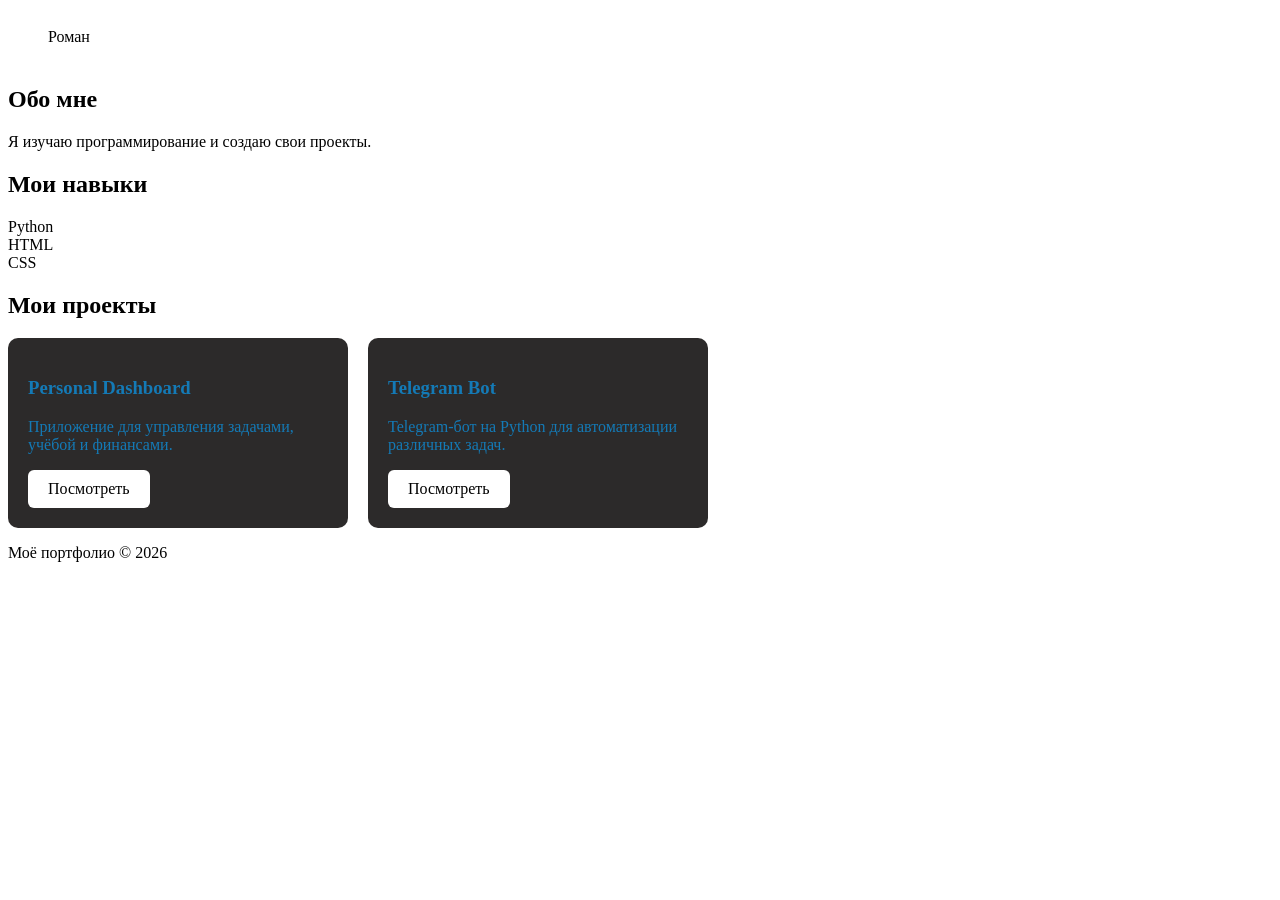
==== index.html @ 02afa87c "Initial portfolio" ====
<!DOCTYPE html>
<html lang="ru">

<head>
  <meta charset="UTF-8">
  <meta name="viewport" content="width=device-width, initial-scale=1.0">

  <link rel="stylesheet" href="style.css">

  <title>Моё портфолио</title>
</head>

<body>

  <header>
    <div class="logo">Роман</div>

    <nav>
      <a href="#about">Обо мне</a>
      <a href="#skills">Навыки</a>
      <a href="#projects">Проекты</a>
    </nav>
  </header>

  <main>

    <section id="about">
      <h2>Обо мне</h2>
      <p>Я изучаю программирование и создаю свои проекты.</p>
    </section>

    <section id="skills">
      <h2>Мои навыки</h2>

      <div class="skills">
        <div>Python</div>
        <div>HTML</div>
        <div>CSS</div>
      </div>
    </section>

    <section id="projects">
      <h2>Мои проекты</h2>

      <div class="projects">

        <div class="project">
          <h3>Personal Dashboard</h3>

          <p>
            Приложение для управления задачами,
            учёбой и финансами.
          </p>

          <a href="project.html">Посмотреть</a>
        </div>

        <div class="project">
          <h3>Telegram Bot</h3>

          <p>
            Telegram-бот на Python
            для автоматизации различных задач.
          </p>

          <a href="project.html">Посмотреть</a>
        </div>

      </div>
    </section>

  </main>

  <footer>
    <p>Моё портфолио © 2026</p>
  </footer>

  <script src="script.js"></script>

</body>

</html>
---- style.css ----
header {
    display: flex;
    justify-content: space-between;
    align-items: center;
    padding: 20px 40px;
}

nav {
    display: flex;
    gap: 25px;
}

nav a {
    color: white;
    text-decoration: none;
}

.projects {
    display: flex;
    gap: 20px;
}

.project {
    background: #2c2a2a;
    color: rgb(20, 122, 182);
    padding: 20px;
    border-radius: 10px;
    width: 300px;
    transition: 0.3s;
}

.project:hover {
    transform: translateY(-5px);
}

.project button {
    padding: 10px 20px;
    border: none;
    border-radius: 6px;
    cursor: pointer;
    transition: 0.2s;
}

.project button:hover {
    transform: scale(1.05);
}

.project a {
    display: inline-block;
    padding: 10px 20px;
    background: white;
    color: black;
    text-decoration: none;
    border-radius: 6px;
    transition: 0.2s;
}

.project a:hover {
    transform: scale(1.05);
}

.project-links {
    display: flex;
    gap: 15px;
    margin-top: 30px;
}

.project-links a {
    display: inline-block;
    padding: 10px 20px;
    background: #222;
    color: white;
    text-decoration: none;
    border-radius: 6px;
    transition: 0.2s;
}

.project-links a:hover {
    transform: translateY(-3px);
}
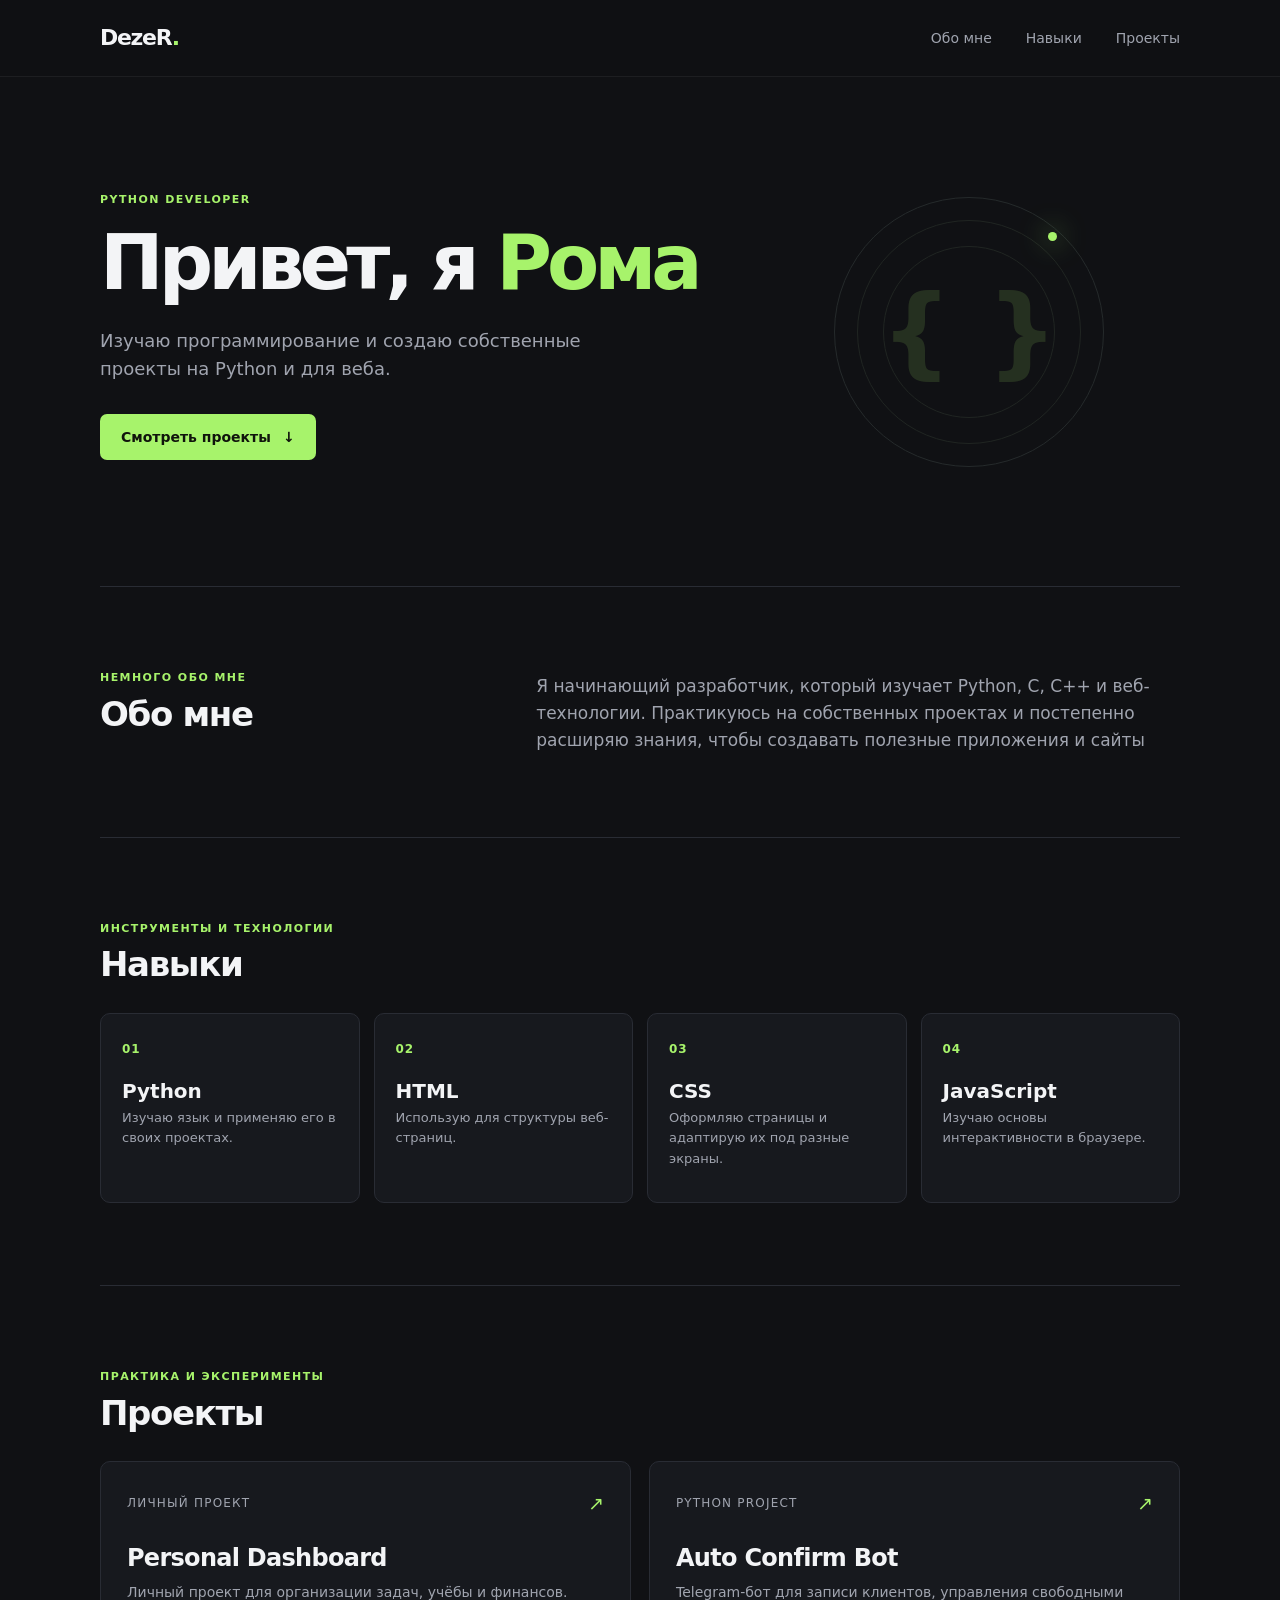
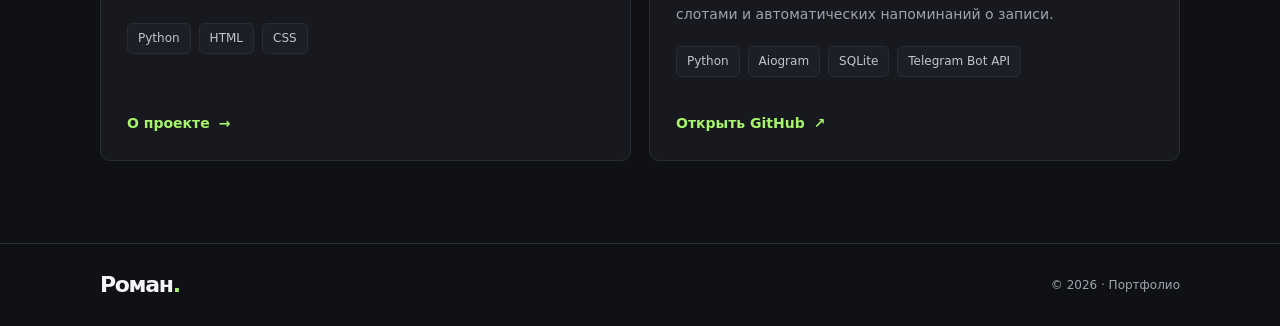
==== commit ab547168: "Update portfolio design and projects" ====
--- a/index.html
+++ b/index.html
@@ -4,79 +4,117 @@
 <head>
   <meta charset="UTF-8">
   <meta name="viewport" content="width=device-width, initial-scale=1.0">
-
+  <meta name="theme-color" content="#101114">
+  <meta name="description" content="Портфолио">
+  <title>Роман — Python Developer</title>
   <link rel="stylesheet" href="style.css">
-
-  <title>Моё портфолио</title>
+  <script src="script.js" defer></script>
 </head>
 
 <body>
-
-  <header>
-    <div class="logo">Роман</div>
-
-    <nav>
-      <a href="#about">Обо мне</a>
-      <a href="#skills">Навыки</a>
-      <a href="#projects">Проекты</a>
-    </nav>
+  <header class="site-header">
+    <div class="header-inner">
+      <a class="logo" href="index.html" aria-label="Роман — главная">DezeR<span>.</span></a>
+      <button class="menu-toggle" type="button" aria-expanded="false" aria-controls="primary-navigation"
+        aria-label="Открыть меню">
+        <span></span><span></span><span></span>
+      </button>
+      <nav class="site-nav" id="primary-navigation" aria-label="Основная навигация">
+        <a href="#about">Обо мне</a>
+        <a href="#skills">Навыки</a>
+        <a href="#projects">Проекты</a>
+      </nav>
+    </div>
   </header>
 
   <main>
-
-    <section id="about">
-      <h2>Обо мне</h2>
-      <p>Я изучаю программирование и создаю свои проекты.</p>
+    <section class="hero page-width" aria-labelledby="hero-title">
+      <div class="hero-content">
+        <p class="eyebrow">
+          Python Developer
+        </p>
+        <h1 id="hero-title">Привет, я <span>Рома</span></h1>
+        <p class="hero-description">Изучаю программирование и создаю собственные проекты на Python и для веба.</p>
+        <a href="#projects" class="button button-primary">Смотреть проекты <span aria-hidden="true">↓</span></a>
+      </div>
+      <div class="hero-mark" aria-hidden="true"><span>{ }</span><i></i></div>
     </section>
 
-    <section id="skills">
-      <h2>Мои навыки</h2>
+    <section class="section page-width about-section" id="about" aria-labelledby="about-title">
+      <div class="section-heading">
+        <p class="eyebrow">Немного обо мне</p>
+        <h2 id="about-title">Обо мне</h2>
+      </div>
+      <p class="about-copy">Я начинающий разработчик, который изучает Python, C, C++ и веб-технологии. Практикуюсь на
+        собственных проектах и постепенно расширяю знания, чтобы создавать полезные приложения и сайты</p>
+    </section>
 
-      <div class="skills">
-        <div>Python</div>
-        <div>HTML</div>
-        <div>CSS</div>
+    <section class="section page-width" id="skills" aria-labelledby="skills-title">
+      <div class="section-heading">
+        <p class="eyebrow">Инструменты и технологии</p>
+        <h2 id="skills-title">Навыки</h2>
+      </div>
+      <div class="skills-grid">
+        <article class="skill-card"><span class="skill-index">01</span>
+          <h3>Python</h3>
+          <p>Изучаю язык и применяю его в своих проектах.</p>
+        </article>
+        <article class="skill-card"><span class="skill-index">02</span>
+          <h3>HTML</h3>
+          <p>Использую для структуры веб-страниц.</p>
+        </article>
+        <article class="skill-card"><span class="skill-index">03</span>
+          <h3>CSS</h3>
+          <p>Оформляю страницы и адаптирую их под разные экраны.</p>
+        </article>
+        <article class="skill-card"><span class="skill-index">04</span>
+          <h3>JavaScript</h3>
+          <p>Изучаю основы интерактивности в браузере.</p>
+        </article>
       </div>
     </section>
 
-    <section id="projects">
-      <h2>Мои проекты</h2>
-
-      <div class="projects">
-
-        <div class="project">
+    <section class="section page-width projects-section" id="projects" aria-labelledby="projects-title">
+      <div class="section-heading">
+        <p class="eyebrow">Практика и эксперименты</p>
+        <h2 id="projects-title">Проекты</h2>
+      </div>
+      <div class="projects-grid">
+        <article class="project-card">
+          <div class="project-card-top"><span class="project-type">Личный проект</span><span class="project-arrow"
+              aria-hidden="true">↗</span></div>
           <h3>Personal Dashboard</h3>
-
-          <p>
-            Приложение для управления задачами,
-            учёбой и финансами.
-          </p>
-
-          <a href="project.html">Посмотреть</a>
-        </div>
-
-        <div class="project">
-          <h3>Telegram Bot</h3>
-
-          <p>
-            Telegram-бот на Python
-            для автоматизации различных задач.
-          </p>
-
-          <a href="project.html">Посмотреть</a>
-        </div>
-
+          <p>Личный проект для организации задач, учёбы и финансов.</p>
+          <ul class="tag-list" aria-label="Технологии">
+            <li>Python</li>
+            <li>HTML</li>
+            <li>CSS</li>
+          </ul>
+          <a class="text-link" href="project.html">О проекте <span aria-hidden="true">→</span></a>
+        </article>
+        <article class="project-card">
+          <div class="project-card-top"><span class="project-type">Python project</span><span class="project-arrow"
+              aria-hidden="true">↗</span></div>
+          <h3>Auto Confirm Bot</h3>
+          <p>Telegram-бот для записи клиентов, управления свободными слотами и автоматических напоминаний о записи.</p>
+          <ul class="tag-list" aria-label="Технологии">
+            <li>Python</li>
+            <li>Aiogram</li>
+            <li>SQLite</li>
+            <li>Telegram Bot API</li>
+          </ul>
+          <a class="text-link" href="https://github.com/malkree/auto_confirm_bot" target="_blank"
+            rel="noopener noreferrer">Открыть GitHub <span aria-hidden="true">↗</span></a>
+        </article>
       </div>
     </section>
-
   </main>
 
-  <footer>
-    <p>Моё портфолио © 2026</p>
+  <footer class="site-footer">
+    <div class="page-width footer-inner"><a class="logo" href="index.html">Роман<span>.</span></a>
+      <p>© 2026 · Портфолио</p>
+    </div>
   </footer>
-
-  <script src="script.js"></script>
-
 </body>
 
 </html>
--- a/style.css
+++ b/style.css
@@ -1,80 +1,138 @@
-header {
-    display: flex;
-    justify-content: space-between;
-    align-items: center;
-    padding: 20px 40px;
+:root {
+  color-scheme: dark;
+  --bg: #101114;
+  --surface: #17191e;
+  --surface-raised: #1c1f25;
+  --border: #292c34;
+  --text: #f3f4f6;
+  --muted: #a0a4af;
+  --accent: #a7f36b;
+  --content-width: 1080px;
 }
 
-nav {
-    display: flex;
-    gap: 25px;
+* { box-sizing: border-box; }
+html { scroll-behavior: smooth; scroll-padding-top: 90px; }
+body {
+  margin: 0;
+  min-width: 320px;
+  background: var(--bg);
+  color: var(--text);
+  font-family: Inter, ui-sans-serif, system-ui, -apple-system, BlinkMacSystemFont, 'Segoe UI', sans-serif;
+  line-height: 1.6;
+  -webkit-font-smoothing: antialiased;
 }
+::selection { color: var(--bg); background: var(--accent); }
+a { color: inherit; }
+a:focus-visible, button:focus-visible { outline: 2px solid var(--accent); outline-offset: 4px; }
+.page-width { width: min(var(--content-width), calc(100% - 48px)); margin-inline: auto; }
 
-nav a {
-    color: white;
-    text-decoration: none;
+.site-header { position: sticky; top: 0; z-index: 10; border-bottom: 1px solid rgb(255 255 255 / 6%); background: rgb(16 17 20 / 92%); backdrop-filter: blur(14px); }
+.header-inner { width: min(var(--content-width), calc(100% - 48px)); min-height: 76px; margin: 0 auto; display: flex; align-items: center; justify-content: space-between; }
+.logo { color: var(--text); font: 800 22px/1 Inter, ui-sans-serif, system-ui, sans-serif; text-decoration: none; letter-spacing: -.06em; }
+.logo span { color: var(--accent); }
+.site-nav { display: flex; align-items: center; gap: 34px; }
+.site-nav a { color: var(--muted); text-decoration: none; font-size: 14px; transition: color .2s ease; }
+.site-nav a:hover, .site-nav a:focus-visible { color: var(--accent); }
+.menu-toggle { display: none; }
+
+.hero { min-height: 510px; display: flex; align-items: center; position: relative; overflow: hidden; border-bottom: 1px solid var(--border); }
+.hero-content { position: relative; z-index: 1; max-width: 690px; padding: 76px 0 88px; }
+.eyebrow { margin: 0 0 14px; color: var(--accent); text-transform: uppercase; letter-spacing: .13em; font-size: 11px; font-weight: 700; }
+.hero h1, .project-intro h1 { margin: 0; font: 800 clamp(44px, 7vw, 76px)/1.08 Inter, ui-sans-serif, system-ui, sans-serif; letter-spacing: -.065em; }
+.hero h1 span { color: var(--accent); }
+.hero-description { max-width: 550px; margin: 22px 0 30px; color: var(--muted); font-size: 18px; }
+.hero-mark { position: absolute; right: 7%; top: 50%; transform: translateY(-50%); width: 270px; height: 270px; border: 1px solid #252a2b; border-radius: 50%; display: grid; place-items: center; color: rgb(167 243 107 / 14%); font: 800 100px Inter, ui-sans-serif, system-ui, sans-serif; }
+.hero-mark::before, .hero-mark::after { content: ''; position: absolute; inset: 22px; border: 1px solid #202522; border-radius: 50%; }
+.hero-mark::after { inset: 48px; }
+.hero-mark i { position: absolute; width: 9px; height: 9px; top: 34px; right: 46px; border-radius: 50%; background: var(--accent); box-shadow: 0 0 28px var(--accent); }
+.button { display: inline-flex; min-height: 46px; align-items: center; justify-content: center; gap: 12px; padding: 0 20px; border: 1px solid transparent; border-radius: 7px; font-weight: 700; font-size: 14px; text-decoration: none; transition: transform .2s ease, background .2s ease, border-color .2s ease; }
+.button:hover { transform: translateY(-2px); }
+.button-primary { color: #10140c; background: var(--accent); }
+.button-primary:hover { background: #b8ff7c; }
+.button-secondary { color: var(--text); background: var(--surface-raised); border-color: var(--border); }
+.button-secondary:hover { border-color: #565c66; }
+.button-disabled { color: #81858e; background: var(--surface); border-color: var(--border); cursor: default; }
+
+.section { padding-block: 82px; }
+.section-heading { margin-bottom: 28px; }
+.section-heading .eyebrow { margin-bottom: 7px; }
+.section-heading h2, .detail-section h2 { margin: 0; font: 700 34px/1.2 Inter, ui-sans-serif, system-ui, sans-serif; letter-spacing: -.04em; }
+.about-section { display: grid; grid-template-columns: .75fr 1.25fr; align-items: start; gap: 50px; border-bottom: 1px solid var(--border); }
+.about-section .section-heading { margin: 0; }
+.about-copy { max-width: 650px; margin: 4px 0 0; color: var(--muted); font-size: 17px; }
+.skills-grid { display: grid; grid-template-columns: repeat(4, minmax(0, 1fr)); gap: 14px; }
+.skill-card, .project-card, .feature-card { border: 1px solid var(--border); background: var(--surface); border-radius: 10px; }
+.skill-card { min-height: 190px; padding: 21px; transition: border-color .2s ease, transform .2s ease; }
+.skill-card:hover, .project-card:hover, .feature-card:hover { transform: translateY(-3px); border-color: #444a54; }
+.skill-index, .feature-number { color: var(--accent); font-size: 12px; font-weight: 700; letter-spacing: .08em; }
+.skill-card h3, .feature-card h3 { margin: 18px 0 5px; font: 700 20px Inter, ui-sans-serif, system-ui, sans-serif; }
+.skill-card p, .feature-card p { margin: 0; color: var(--muted); font-size: 13px; }
+.projects-section { border-top: 1px solid var(--border); }
+.projects-grid { display: grid; grid-template-columns: repeat(2, minmax(0, 1fr)); gap: 18px; }
+.project-card { min-height: 300px; display: flex; flex-direction: column; padding: 26px; transition: border-color .2s ease, transform .2s ease; }
+.project-card-top { display: flex; align-items: center; justify-content: space-between; color: var(--muted); font-size: 12px; }
+.project-type { text-transform: uppercase; letter-spacing: .1em; }
+.project-arrow { color: var(--accent); font-size: 19px; }
+.project-card h3 { margin: 25px 0 9px; font: 700 24px Inter, ui-sans-serif, system-ui, sans-serif; letter-spacing: -.03em; }
+.project-card > p { max-width: 450px; margin: 0; color: var(--muted); font-size: 14px; }
+.tag-list { display: flex; flex-wrap: wrap; gap: 8px; margin: 20px 0; padding: 0; list-style: none; }
+.tag-list li { padding: 5px 10px; border: 1px solid var(--border); border-radius: 5px; color: #c2c5cc; background: var(--surface-raised); font-size: 12px; }
+.text-link, .back-link { width: fit-content; display: inline-flex; gap: 9px; align-items: center; margin-top: auto; color: var(--accent); font-size: 14px; font-weight: 700; text-decoration: none; }
+.text-link:hover, .back-link:hover { color: #c2ff93; }
+.site-footer { border-top: 1px solid var(--border); }
+.footer-inner { min-height: 82px; display: flex; align-items: center; justify-content: space-between; }
+.footer-inner p { color: var(--muted); font-size: 12px; }
+
+.project-detail { padding-top: 44px; padding-bottom: 90px; }
+.back-link { margin: 0 0 54px; color: var(--muted); }
+.back-link:hover { color: var(--accent); }
+.project-intro { max-width: 760px; padding-bottom: 52px; border-bottom: 1px solid var(--border); }
+.project-intro h1 { font-size: clamp(42px, 6vw, 64px); }
+.project-lead { max-width: 680px; margin: 20px 0 0; color: var(--muted); font-size: 18px; }
+.detail-section { padding-top: 58px; }
+.features-grid { display: grid; grid-template-columns: repeat(4, minmax(0, 1fr)); gap: 14px; }
+.feature-card { padding: 20px; transition: border-color .2s ease, transform .2s ease; }
+.feature-card h3 { margin-top: 14px; }
+.tech-section { border-top: 1px solid var(--border); margin-top: 56px; }
+.tech-section .tag-list { margin-bottom: 0; }
+.project-actions { display: flex; flex-wrap: wrap; gap: 12px; margin-top: 38px; }
+
+@media (max-width: 800px) {
+  .hero { min-height: 470px; }
+  .hero-mark { right: -55px; opacity: .5; }
+  .skills-grid, .features-grid { grid-template-columns: repeat(2, minmax(0, 1fr)); }
+  .about-section { grid-template-columns: 1fr; gap: 18px; }
 }
-
-.projects {
-    display: flex;
-    gap: 20px;
+@media (max-width: 600px) {
+  .page-width, .header-inner { width: min(100% - 36px, var(--content-width)); }
+  .header-inner { min-height: 68px; }
+  .menu-toggle { width: 42px; height: 42px; display: flex; flex-direction: column; align-items: center; justify-content: center; gap: 5px; padding: 0; border: 1px solid var(--border); border-radius: 7px; background: var(--surface); cursor: pointer; }
+  .menu-toggle span { display: block; width: 17px; height: 2px; border-radius: 2px; background: var(--text); transition: transform .2s ease, opacity .2s ease; }
+  .menu-toggle[aria-expanded="true"] span:first-child { transform: translateY(7px) rotate(45deg); }
+  .menu-toggle[aria-expanded="true"] span:nth-child(2) { opacity: 0; }
+  .menu-toggle[aria-expanded="true"] span:last-child { transform: translateY(-7px) rotate(-45deg); }
+  .site-nav { position: absolute; top: calc(100% + 1px); left: 0; right: 0; display: none; flex-direction: column; align-items: stretch; gap: 0; padding: 8px 18px 16px; border-bottom: 1px solid var(--border); background: var(--bg); }
+  .site-nav.is-open { display: flex; }
+  .site-nav a { padding: 12px 0; }
+  .hero { min-height: 420px; }
+  .hero-content { padding: 66px 0; }
+  .hero-mark { width: 190px; height: 190px; right: -85px; font-size: 68px; }
+  .hero-description { font-size: 16px; }
+  .section { padding-block: 62px; }
+  .section-heading h2, .detail-section h2 { font-size: 29px; }
+  .skills-grid { gap: 10px; }
+  .skill-card { min-height: 170px; padding: 16px; }
+  .projects-grid, .features-grid { grid-template-columns: 1fr; }
+  .project-card { min-height: 280px; padding: 22px; }
+  .project-detail { padding-top: 28px; padding-bottom: 64px; }
+  .back-link { margin-bottom: 38px; }
+  .project-intro { padding-bottom: 38px; }
+  .project-lead { font-size: 16px; }
+  .detail-section { padding-top: 42px; }
+  .tech-section { margin-top: 42px; }
+  .project-actions { flex-direction: column; align-items: stretch; }
+  .footer-inner { min-height: 74px; }
 }
-
-.project {
-    background: #2c2a2a;
-    color: rgb(20, 122, 182);
-    padding: 20px;
-    border-radius: 10px;
-    width: 300px;
-    transition: 0.3s;
+@media (prefers-reduced-motion: reduce) {
+  *, *::before, *::after { scroll-behavior: auto !important; transition-duration: .01ms !important; }
 }
-
-.project:hover {
-    transform: translateY(-5px);
-}
-
-.project button {
-    padding: 10px 20px;
-    border: none;
-    border-radius: 6px;
-    cursor: pointer;
-    transition: 0.2s;
-}
-
-.project button:hover {
-    transform: scale(1.05);
-}
-
-.project a {
-    display: inline-block;
-    padding: 10px 20px;
-    background: white;
-    color: black;
-    text-decoration: none;
-    border-radius: 6px;
-    transition: 0.2s;
-}
-
-.project a:hover {
-    transform: scale(1.05);
-}
-
-.project-links {
-    display: flex;
-    gap: 15px;
-    margin-top: 30px;
-}
-
-.project-links a {
-    display: inline-block;
-    padding: 10px 20px;
-    background: #222;
-    color: white;
-    text-decoration: none;
-    border-radius: 6px;
-    transition: 0.2s;
-}
-
-.project-links a:hover {
-    transform: translateY(-3px);
-}
